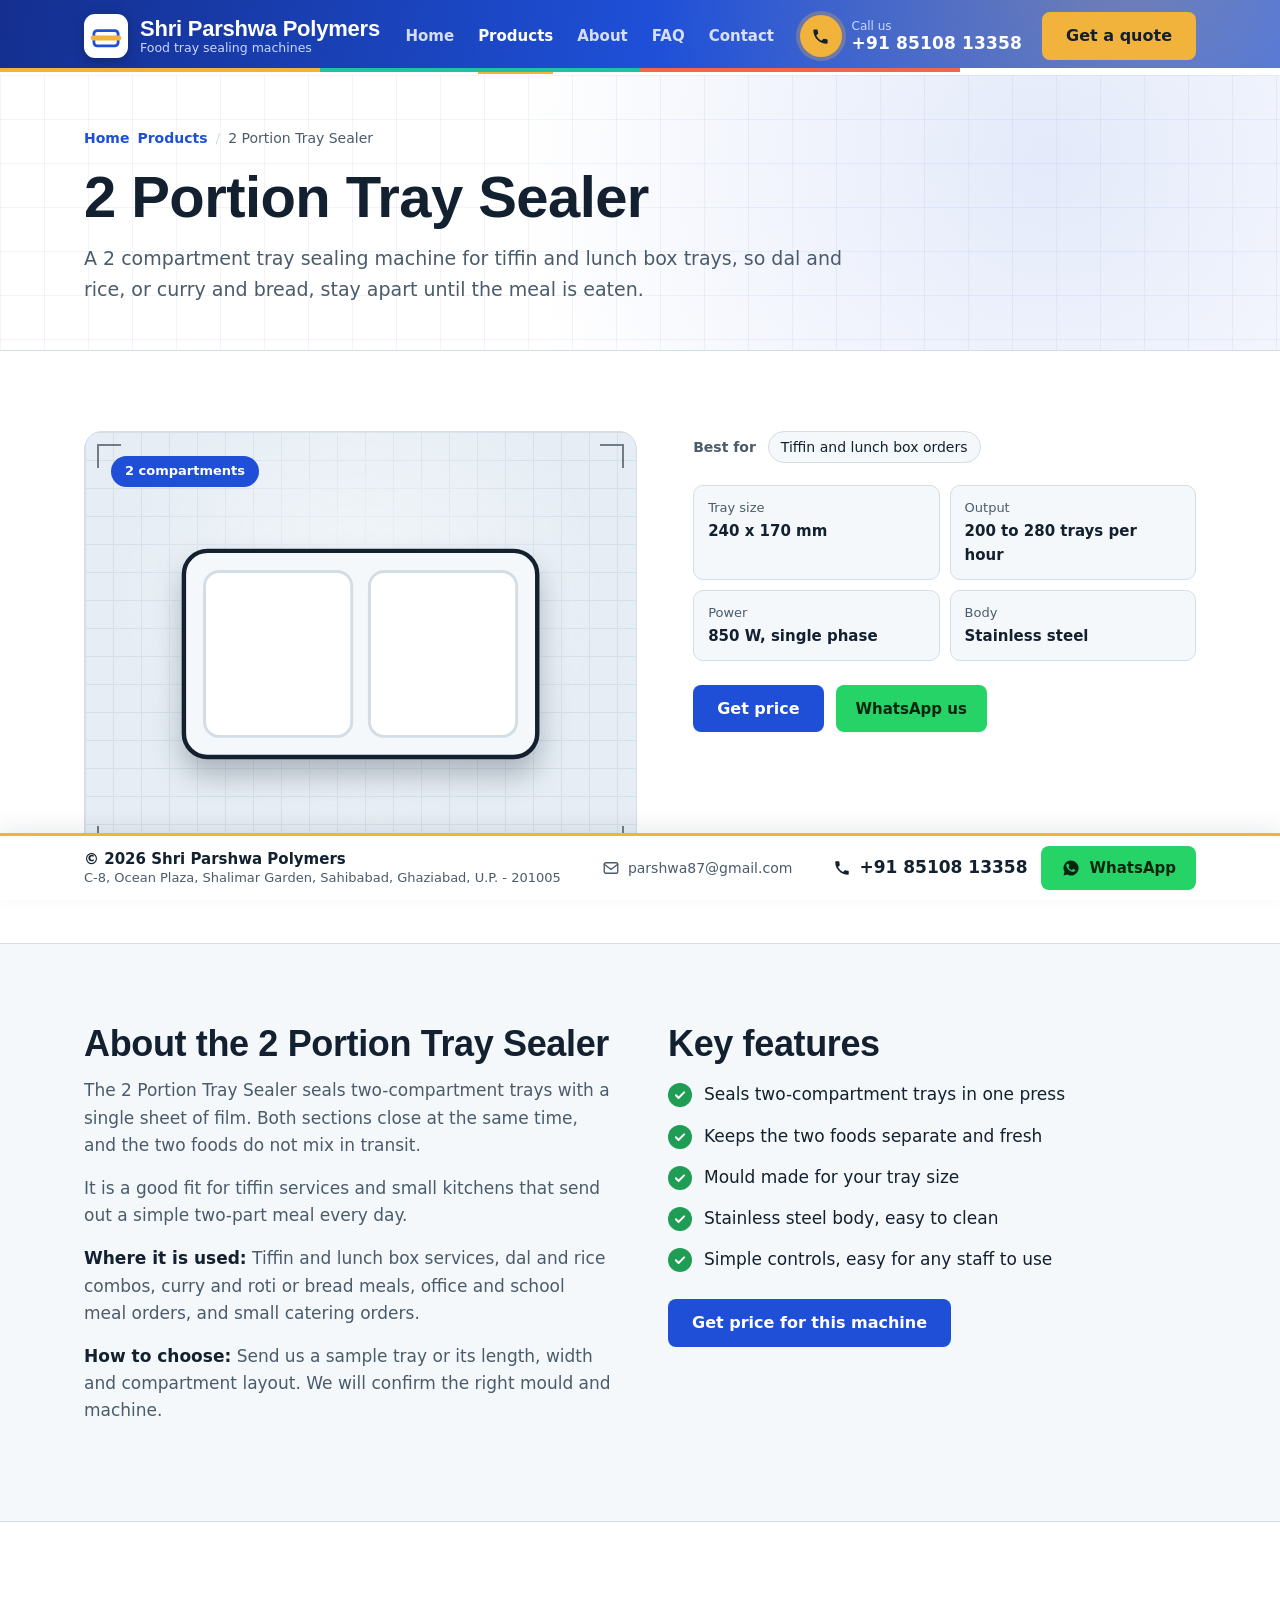
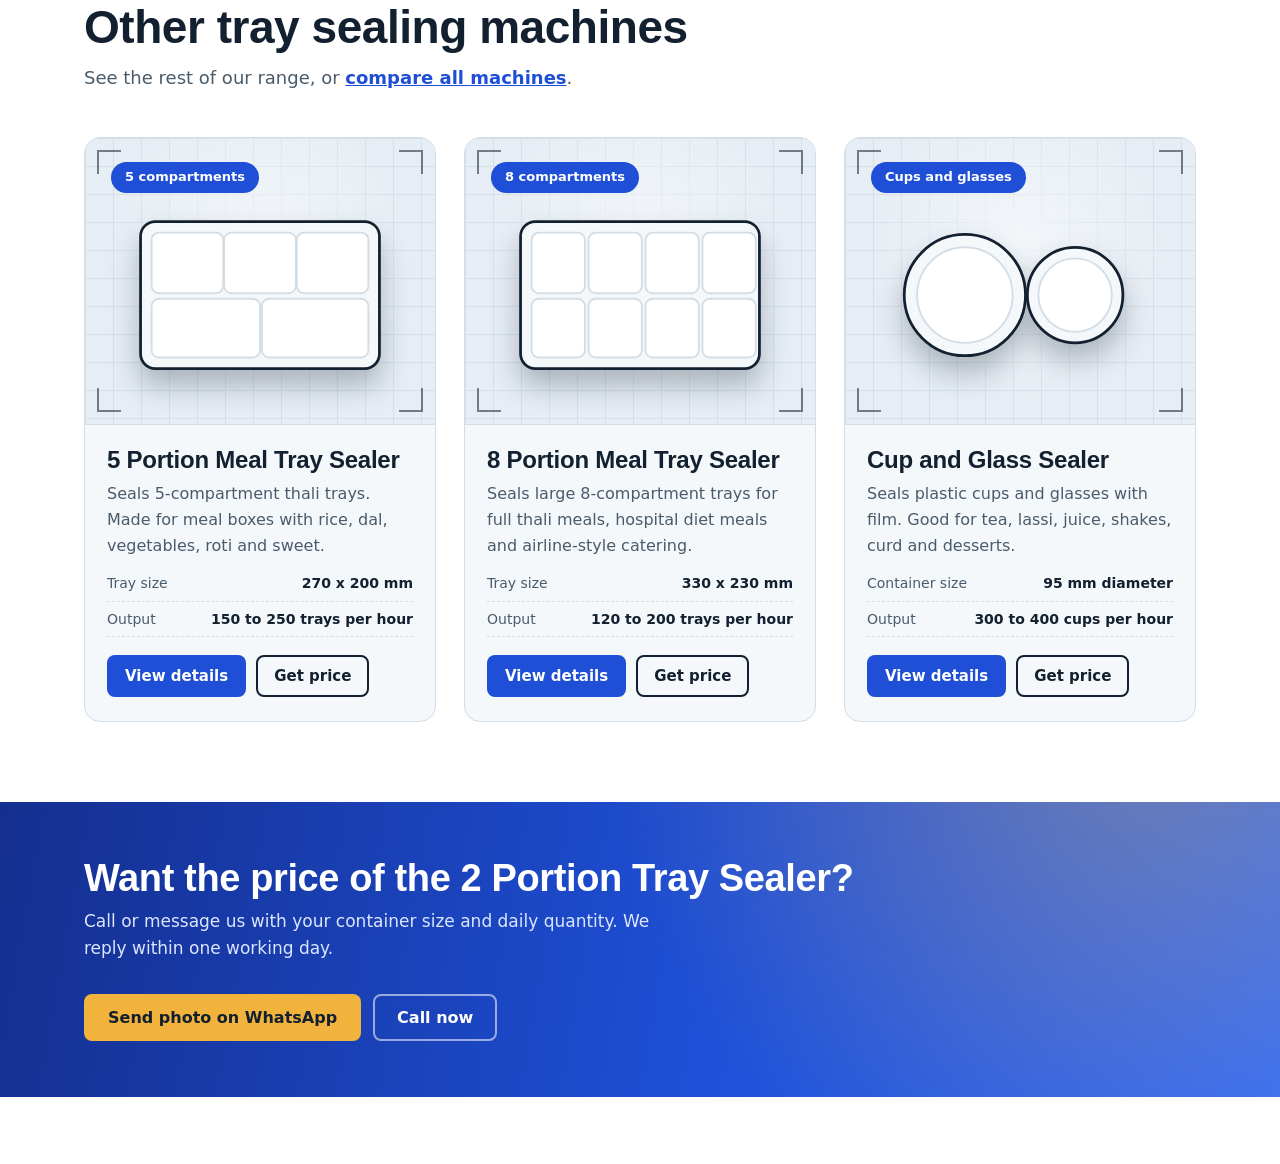
==== 2-portion-tray-sealer.html @ cb54297f "Add files via upload" ====
<!DOCTYPE html>
<html lang="en-IN">
<head>
<meta charset="UTF-8">
<meta name="viewport" content="width=device-width, initial-scale=1">
<title>2 Compartment Tray Sealing Machine | Shri Parshwa Polymers</title>
<meta name="description" content="2 compartment tray sealing machine for tiffin and lunch box trays such as dal and rice. Shri Parshwa Polymers, Ghaziabad. Call 8510813358.">
<meta name="keywords" content="2 compartment tray sealing machine, 2 portion tray sealer, tiffin tray sealing machine, lunch box sealing machine, Ghaziabad">
<meta name="author" content="Shri Parshwa Polymers">
<meta name="robots" content="index, follow, max-image-preview:large">
<meta name="theme-color" content="#1E4FD6">
<meta name="format-detection" content="telephone=yes">
<meta name="geo.region" content="IN-UP">
<meta name="geo.placename" content="Ghaziabad">
<!-- IMPORTANT: https://www.yourwebsite.com ko apne asli domain se replace karein (saare pages, robots.txt aur sitemap.xml mein) -->
<link rel="canonical" href="https://www.yourwebsite.com/2-portion-tray-sealer.html">
<link rel="icon" href="data:image/svg+xml,%3Csvg xmlns='http://www.w3.org/2000/svg' viewBox='0 0 40 40'%3E%3Crect width='40' height='40' rx='10' fill='%231E4FD6'/%3E%3Crect x='9' y='15' width='22' height='14' rx='3' fill='none' stroke='%23fff' stroke-width='2.5'/%3E%3Crect x='6' y='19.5' width='28' height='4.5' rx='2.25' fill='%23F2B33D'/%3E%3C/svg%3E">
<meta property="og:type" content="website">
<meta property="og:site_name" content="Shri Parshwa Polymers">
<meta property="og:locale" content="en_IN">
<meta property="og:title" content="2 Compartment Tray Sealing Machine | Shri Parshwa Polymers">
<meta property="og:description" content="2 compartment tray sealing machine for tiffin and lunch box trays such as dal and rice. Shri Parshwa Polymers, Ghaziabad. Call 8510813358.">
<meta property="og:url" content="https://www.yourwebsite.com/2-portion-tray-sealer.html">
<meta property="og:image" content="https://www.yourwebsite.com/images/og-image.jpg">
<meta property="og:image:alt" content="Disposable food tray sealing machines by Shri Parshwa Polymers">
<meta name="twitter:card" content="summary_large_image">
<meta name="twitter:title" content="2 Compartment Tray Sealing Machine | Shri Parshwa Polymers">
<meta name="twitter:description" content="2 compartment tray sealing machine for tiffin and lunch box trays such as dal and rice. Shri Parshwa Polymers, Ghaziabad. Call 8510813358.">
<meta name="twitter:image" content="https://www.yourwebsite.com/images/og-image.jpg">
<link rel="stylesheet" href="style.css">
<script type="application/ld+json">
{
  "@context": "https://schema.org",
  "@graph": [
    {
      "@type": "BreadcrumbList",
      "itemListElement": [
        {
          "@type": "ListItem",
          "position": 1,
          "name": "Home",
          "item": "https://www.yourwebsite.com/"
        },
        {
          "@type": "ListItem",
          "position": 2,
          "name": "Products",
          "item": "https://www.yourwebsite.com/products.html"
        },
        {
          "@type": "ListItem",
          "position": 3,
          "name": "2 Portion Tray Sealer",
          "item": "https://www.yourwebsite.com/2-portion-tray-sealer.html"
        }
      ]
    },
    {
      "@type": "Product",
      "name": "2 Portion Tray Sealer",
      "description": "A 2 compartment tray sealing machine for tiffin and lunch box trays, so dal and rice, or curry and bread, stay apart until the meal is eaten.",
      "category": "Tray sealing machine",
      "url": "https://www.yourwebsite.com/2-portion-tray-sealer.html",
      "brand": {
        "@type": "Brand",
        "name": "Shri Parshwa Polymers"
      },
      "image": "https://www.yourwebsite.com/images/2-portion-tray-sealer.jpg"
    }
  ]
}
</script>
</head>
<body data-page="products" data-product="p2">

<header id="siteHeader">
  <div class="wrap nav">
    <a class="logo" href="index.html" aria-label="Shri Parshwa Polymers home">
      <svg class="logo-mark" viewBox="0 0 40 40" aria-hidden="true"><rect width="40" height="40" rx="10" fill="#fff"/><rect x="9" y="15" width="22" height="14" rx="3" fill="none" stroke="#1E4FD6" stroke-width="2.5"/><rect x="6" y="19.5" width="28" height="4.5" rx="2.25" fill="#F2B33D"/></svg>
      <span class="logo-text"><span class="logo-name">Shri Parshwa Polymers</span><span class="logo-tag">Food tray sealing machines</span></span>
    </a>
    <nav id="siteNav" aria-label="Main">
      <ul>
        <li><a href="index.html">Home</a></li>
        <li><a href="products.html" class="active" aria-current="page">Products</a></li>
        <li><a href="about.html">About</a></li>
        <li><a href="faq.html">FAQ</a></li>
        <li><a href="contact.html">Contact</a></li>
      </ul>
    </nav>
    <div class="nav-right">
      <a class="call" href="tel:+918510813358" target="_top" aria-label="Call +91 85108 13358">
        <span class="call-icon"><svg viewBox="0 0 24 24" aria-hidden="true"><path d="M6.6 10.8a15.1 15.1 0 0 0 6.6 6.6l2.2-2.2a1 1 0 0 1 1-.25 11.4 11.4 0 0 0 3.6.57 1 1 0 0 1 1 1V20a1 1 0 0 1-1 1A17 17 0 0 1 3 4a1 1 0 0 1 1-1h3.5a1 1 0 0 1 1 1c0 1.25.2 2.45.57 3.57a1 1 0 0 1-.25 1z"/></svg></span>
        <span class="call-text"><small>Call us</small><b>+91 85108 13358</b></span>
      </a>
      <a class="btn amber" href="contact.html">Get a quote</a>
      <button class="menu-btn" id="menuBtn" type="button" aria-label="Menu" aria-expanded="false" aria-controls="siteNav">
        <svg class="bars" viewBox="0 0 24 24" aria-hidden="true"><path d="M4 7h16M4 12h16M4 17h16"/></svg>
        <svg class="x" viewBox="0 0 24 24" aria-hidden="true"><path d="M6 6l12 12M18 6L6 18"/></svg>
      </button>
    </div>
  </div>
</header>

<main id="top">
  <div class="page-hero">
    <div class="wrap">
      <div class="crumbs" role="navigation" aria-label="Breadcrumb"><a href="index.html">Home</a><a href="products.html">Products</a><span aria-current="page">2 Portion Tray Sealer</span></div>
      <h1>2 Portion Tray Sealer</h1>
      <p class="lead">A 2 compartment tray sealing machine for tiffin and lunch box trays, so dal and rice, or curry and bread, stay apart until the meal is eaten.</p>
    </div>
  </div>

  <section>
    <div class="wrap">
      <div class="detail">
        <div id="detailMedia"></div>
        <div id="detailInfo"></div>
      </div>
    </div>
  </section>

  <section class="alt">
    <div class="wrap two-col">
      <div class="prose">
        <h2>About the 2 Portion Tray Sealer</h2>
        <p>The 2 Portion Tray Sealer seals two-compartment trays with a single sheet of film. Both sections close at the same time, and the two foods do not mix in transit.</p>
        <p>It is a good fit for tiffin services and small kitchens that send out a simple two-part meal every day.</p>
        <p><strong style="color:var(--ink)">Where it is used:</strong> Tiffin and lunch box services, dal and rice combos, curry and roti or bread meals, office and school meal orders, and small catering orders.</p>
        <p><strong style="color:var(--ink)">How to choose:</strong> Send us a sample tray or its length, width and compartment layout. We will confirm the right mould and machine.</p>
      </div>
      <div>
        <h2 style="font-size:clamp(26px,3vw,36px);margin-bottom:18px">Key features</h2>
        <ul class="ticks">
          <li>Seals two-compartment trays in one press</li>
          <li>Keeps the two foods separate and fresh</li>
          <li>Mould made for your tray size</li>
          <li>Stainless steel body, easy to clean</li>
          <li>Simple controls, easy for any staff to use</li>
        </ul>
        <p style="margin-top:26px"><a class="btn" href="contact.html?product=2%20Portion%20Tray%20Sealer">Get price for this machine</a></p>
      </div>
    </div>
  </section>

  <section>
    <div class="wrap">
      <div class="section-head">
        <h2>Other tray sealing machines</h2>
        <p>See the rest of our range, or <a href="products.html" style="color:var(--accent);font-weight:600">compare all machines</a>.</p>
      </div>
      <div class="cards" id="relatedCards"></div>
    </div>
  </section>

  <div class="band">
    <div class="wrap">
      <div>
        <h2>Want the price of the 2 Portion Tray Sealer?</h2>
        <p>Call or message us with your container size and daily quantity. We reply within one working day.</p>
      </div>
      <div class="actions">
        <a class="btn amber" href="https://wa.me/918510813358" target="_blank" rel="noopener">Send photo on WhatsApp</a>
        <a class="btn light" href="tel:+918510813358" target="_top">Call now</a>
      </div>
    </div>
  </div>
</main>

<footer>
  <div class="wrap foot">
    <div class="foot-info">
      <b>&copy; 2026 Shri Parshwa Polymers</b>
      <span>C-8, Ocean Plaza, Shalimar Garden, Sahibabad, Ghaziabad, U.P. - 201005</span>
    </div>
    <a class="foot-mail" href="mailto:parshwa87@gmail.com"><svg viewBox="0 0 24 24" aria-hidden="true" style="fill:none;stroke:currentColor;stroke-width:1.8;stroke-linecap:round;stroke-linejoin:round"><rect x="3" y="5" width="18" height="14" rx="2"/><path d="M3 7l9 7 9-7"/></svg>parshwa87@gmail.com</a>
    <div class="foot-actions">
      <a class="phone" href="tel:+918510813358" target="_top" aria-label="Call +91 85108 13358"><svg viewBox="0 0 24 24" aria-hidden="true"><path d="M6.6 10.8a15.1 15.1 0 0 0 6.6 6.6l2.2-2.2a1 1 0 0 1 1-.25 11.4 11.4 0 0 0 3.6.57 1 1 0 0 1 1 1V20a1 1 0 0 1-1 1A17 17 0 0 1 3 4a1 1 0 0 1 1-1h3.5a1 1 0 0 1 1 1c0 1.25.2 2.45.57 3.57a1 1 0 0 1-.25 1z"/></svg>+91 85108 13358</a>
      <a class="btn wa" href="https://wa.me/918510813358" target="_blank" rel="noopener"><svg viewBox="0 0 24 24" aria-hidden="true"><path d="M12 3a9 9 0 0 0-7.8 13.5L3 21l4.6-1.2A9 9 0 1 0 12 3zm4.6 12.3c-.2.6-1.2 1.1-1.7 1.2-.4.1-1 .1-1.6-.1-.4-.1-.9-.3-1.5-.6-2.6-1.1-4.3-3.8-4.4-4-.1-.2-1-1.3-1-2.5s.6-1.8.9-2c.2-.2.5-.3.7-.3h.5c.2 0 .4 0 .6.5l.8 1.9c.1.1.1.3 0 .5l-.3.4-.4.4c-.1.2-.3.3-.1.6.2.3.7 1.2 1.5 1.9 1 .9 1.9 1.2 2.2 1.3.3.1.4.1.6-.1l.8-1c.2-.2.4-.2.6-.1l1.8.9c.3.1.5.2.5.3.1.2.1.7-.1 1.3z"/></svg>WhatsApp</a>
    </div>
  </div>
</footer>

<div class="toast" id="toast" role="status" hidden></div>
<div class="lightbox" id="lightbox" hidden><button type="button" aria-label="Close photo">&times;</button><img id="lbImg" alt=""></div>

<script src="site.js"></script>
</body>
</html>
---- style.css ----
:root{
  --bg:#FFFFFF;
  --surface:#F5F8FB;
  --panel:#E6EDF4;
  --grid:#D5DFE8;
  --ink:#12202F;
  --muted:#4A5B6B;
  --line:#D3DDE6;
  --accent:#1E4FD6;
  --accent-ink:#FFFFFF;
  --film:#F2B33D;
  --shadow:0 10px 30px rgba(18,32,47,.10);
  color-scheme:light;
}
*{box-sizing:border-box;margin:0;padding:0}
html{scroll-behavior:smooth;scroll-padding-top:88px}
body{
  font-family:system-ui,-apple-system,"Segoe UI",Roboto,"Helvetica Neue",Arial,sans-serif;
  background:var(--bg);color:var(--ink);line-height:1.6;font-size:17px;
  padding-top:75px;padding-bottom:67px;
}
h1,h2,h3{
  font-family:Bahnschrift,"Franklin Gothic Medium","Arial Narrow","Roboto Condensed",sans-serif;
  font-weight:700;letter-spacing:-.01em;line-height:1.1;
}
a{color:inherit}
:focus-visible{outline:3px solid var(--accent);outline-offset:3px;border-radius:4px}
.wrap{max-width:1160px;margin:0 auto;padding:0 24px}

/* Buttons */
.btn{
  display:inline-flex;align-items:center;justify-content:center;gap:8px;
  background:var(--accent);color:var(--accent-ink);border:2px solid transparent;cursor:pointer;
  padding:12px 22px;border-radius:8px;font:600 16px/1.2 system-ui,sans-serif;text-decoration:none;
  transition:transform .15s ease,filter .15s ease,background .15s ease;
}
.btn:hover{filter:brightness(1.1);transform:translateY(-1px)}
.btn.ghost{background:transparent;color:var(--ink);border-color:var(--ink)}
.btn.ghost:hover{background:var(--ink);color:var(--bg);filter:none}
.btn.amber{background:var(--film);color:#12202F}
.btn.light{background:transparent;color:#fff;border-color:rgba(255,255,255,.55)}
.btn.light:hover{background:#fff;color:#12202F;filter:none}
.btn svg{width:18px;height:18px;fill:currentColor;flex:none}

/* Header */
header{
  position:fixed;top:0;left:0;right:0;z-index:20;color:#fff;
  background:
    radial-gradient(circle at 88% -40%,rgba(242,179,61,.35) 0,transparent 42%),
    linear-gradient(100deg,#142F8F 0%,#1E4FD6 50%,#2F6BFF 100%);
  transition:box-shadow .2s ease;
}
header.scrolled{box-shadow:0 8px 26px rgba(10,25,80,.35)}
header::after{
  content:"";position:absolute;left:0;right:0;bottom:0;height:4px;
  background:linear-gradient(90deg,#F2B33D 0 25%,#22C1A5 25% 50%,#F2674A 50% 75%,#FFFFFF 75% 100%);
}
header :focus-visible{outline-color:#fff}
.nav{display:flex;align-items:center;justify-content:space-between;height:72px;gap:20px}
.logo{display:flex;align-items:center;gap:12px;text-decoration:none;white-space:nowrap;color:#fff}
.logo-mark{width:44px;height:44px;flex:none;filter:drop-shadow(0 3px 6px rgba(0,0,0,.25))}
.logo-text{display:grid;line-height:1.15}
.logo-name{font-family:Bahnschrift,"Franklin Gothic Medium","Arial Narrow",sans-serif;font-weight:700;font-size:22px;letter-spacing:-.01em}
.logo-tag{font-size:12.5px;color:#C9D8FF;font-weight:500}
nav ul{list-style:none;display:flex;gap:30px;font-size:15px;font-weight:600}
nav a{text-decoration:none;color:rgba(255,255,255,.82);padding:26px 0 22px;border-bottom:4px solid transparent;display:block;transition:color .15s ease,border-color .15s ease}
nav a:hover{color:#fff;border-bottom-color:rgba(255,255,255,.45)}
nav a.active{color:#fff;border-bottom-color:var(--film)}
.nav-right{display:flex;align-items:center;gap:20px;flex:none}
.call{display:flex;align-items:center;gap:10px;text-decoration:none;white-space:nowrap;color:#fff;flex:none}
.call-icon{width:42px;height:42px;border-radius:50%;background:var(--film);color:#12202F;display:grid;place-items:center;flex:none;box-shadow:0 0 0 4px rgba(242,179,61,.28)}
.call-icon svg{width:19px;height:19px;fill:currentColor}
.call-text{display:grid;line-height:1.2}
.call-text small{font-size:12px;color:#C9D8FF;font-weight:500}
.call-text b{font-size:17px;letter-spacing:.01em}
.call:hover .call-text b{color:var(--film)}
.phone{display:inline-flex;align-items:center;gap:8px;font-weight:700;text-decoration:none;white-space:nowrap;color:var(--ink)}
.phone svg{width:18px;height:18px;flex:none;fill:currentColor}
.phone:hover{color:var(--accent)}

/* Hero */
.hero{
  background:
    radial-gradient(circle at 76% 42%,rgba(30,79,214,.12) 0,transparent 52%),
    linear-gradient(rgba(30,79,214,.06) 1px,transparent 1px) 0 0/44px 44px,
    linear-gradient(90deg,rgba(30,79,214,.06) 1px,transparent 1px) 0 0/44px 44px,
    #FFFFFF;
  color:var(--ink);padding:72px 0 0;overflow:hidden;
}
.hero .wrap{display:grid;grid-template-columns:1.05fr 1fr;gap:40px;align-items:center}
.hero h1{font-size:clamp(40px,5.6vw,68px);margin-bottom:20px}
.hero p.lead{font-size:19px;color:var(--muted);max-width:30em;margin-bottom:30px}
.hero .actions{display:flex;gap:12px;flex-wrap:wrap}
.machine{width:100%;height:auto;display:block}
.head-g{animation:press 2.8s ease-in-out .5s both}
@keyframes press{0%{transform:translateY(-36px)}42%{transform:translateY(0)}62%{transform:translateY(0)}100%{transform:translateY(-36px)}}
.film-line{animation:seal 2.8s ease-in-out .5s both}
@keyframes seal{0%{stroke:#8FA3B5}45%{stroke:#8FA3B5}60%{stroke:#F2B33D}100%{stroke:#F2B33D}}
.glow{animation:glow 2.8s ease-in-out .5s both}
@keyframes glow{0%,40%{opacity:0}55%{opacity:.9}100%{opacity:0}}

/* Machine finder strip */
.finder{margin-top:48px;border-top:1px solid var(--line);background:var(--surface)}
.finder .wrap{display:flex;align-items:center;gap:20px;padding-top:18px;padding-bottom:18px;grid-template-columns:none}
.finder-title{font-weight:600;color:var(--muted);font-size:15px;white-space:nowrap}
.chips{display:flex;gap:10px;overflow-x:auto;padding:4px 2px;scrollbar-width:thin}
.chip{
  display:flex;align-items:center;gap:10px;flex:none;text-decoration:none;color:var(--ink);background:#fff;
  border:1px solid var(--line);border-radius:999px;padding:6px 16px 6px 8px;font-size:14px;font-weight:500;
  transition:background .15s ease,border-color .15s ease;
}
.chip:hover{border-color:var(--accent);box-shadow:0 4px 12px rgba(30,79,214,.15)}
.chip svg{width:40px;height:28px;background:var(--panel);border-radius:999px;padding:3px}

/* Facts strip */
.facts{background:var(--surface);border-bottom:1px solid var(--line)}
.facts .wrap{display:grid;grid-template-columns:repeat(4,1fr);gap:0}
.fact{padding:22px 24px;border-left:1px solid var(--line)}
.fact:first-child{border-left:0;padding-left:0}
.fact b{display:block;font-family:Bahnschrift,"Franklin Gothic Medium","Arial Narrow",sans-serif;font-size:22px;line-height:1.2}
.fact span{color:var(--muted);font-size:14px}

/* Sections */
section{padding:80px 0}
.section-head{max-width:38em;margin-bottom:44px}
.section-head h2{font-size:clamp(30px,4vw,46px);margin-bottom:12px}
.section-head p{color:var(--muted);font-size:18px}

/* Products */
.product{
  display:grid;grid-template-columns:minmax(0,1.12fr) minmax(0,1fr);gap:56px;align-items:center;
  padding:48px 0;border-top:1px solid var(--line);
}
.product:nth-child(even) .media{order:2}
.media{min-width:0}
.art{
  position:relative;border-radius:18px;padding:60px 40px 46px;
  background:
    radial-gradient(ellipse at 50% 38%,color-mix(in srgb,var(--surface) 85%,transparent) 0,transparent 62%),
    linear-gradient(var(--grid) 1px,transparent 1px) 0 0/28px 28px,
    linear-gradient(90deg,var(--grid) 1px,transparent 1px) 0 0/28px 28px,
    var(--panel);
  border:1px solid var(--line);
}
.art::before{
  content:"";position:absolute;inset:12px;pointer-events:none;opacity:.55;
  background:
    linear-gradient(var(--ink),var(--ink)) top left/24px 2px no-repeat,
    linear-gradient(var(--ink),var(--ink)) top left/2px 24px no-repeat,
    linear-gradient(var(--ink),var(--ink)) top right/24px 2px no-repeat,
    linear-gradient(var(--ink),var(--ink)) top right/2px 24px no-repeat,
    linear-gradient(var(--ink),var(--ink)) bottom left/24px 2px no-repeat,
    linear-gradient(var(--ink),var(--ink)) bottom left/2px 24px no-repeat,
    linear-gradient(var(--ink),var(--ink)) bottom right/24px 2px no-repeat,
    linear-gradient(var(--ink),var(--ink)) bottom right/2px 24px no-repeat;
}
.art svg{width:100%;height:auto;display:block;filter:drop-shadow(0 16px 14px rgba(18,32,47,.28))}
.tag{
  position:absolute;top:24px;left:26px;z-index:1;background:var(--accent);color:var(--accent-ink);
  font-size:13px;font-weight:600;padding:5px 14px;border-radius:999px;
}
.art.has-photo{padding:0;border:0;background:var(--surface);overflow:hidden;box-shadow:14px 14px 0 var(--film);cursor:zoom-in}
.art.has-photo::before{display:none}
.art.has-photo .tag{top:16px;left:16px}
.art img{width:100%;aspect-ratio:4/3;object-fit:cover;display:block;transition:transform .5s ease}
.art.has-photo:hover img{transform:scale(1.05)}
.thumbs{display:flex;gap:10px;margin-top:26px;flex-wrap:wrap}
.thumb{width:76px;height:58px;border-radius:8px;overflow:hidden;border:2px solid var(--line);padding:0;background:var(--surface);cursor:pointer}
.thumb img{width:100%;height:100%;object-fit:cover;display:block}
.thumb.on{border-color:var(--accent)}
.thumb:hover{border-color:var(--film)}
.uses{display:flex;flex-wrap:wrap;gap:8px;align-items:center;margin-bottom:22px;font-size:14px}
.uses span{color:var(--muted);font-weight:600;margin-right:4px}
.uses em{font-style:normal;background:var(--surface);border:1px solid var(--line);border-radius:999px;padding:4px 12px;font-weight:500}
.lightbox{position:fixed;inset:0;z-index:50;background:rgba(255,255,255,.97);display:grid;place-items:center;padding:24px;cursor:zoom-out}
.lightbox img{max-width:94vw;max-height:88vh;border-radius:10px;display:block;box-shadow:var(--shadow)}
.lightbox button{position:absolute;top:16px;right:20px;background:none;border:0;color:var(--ink);font-size:40px;line-height:1;cursor:pointer}
.product h3{font-size:clamp(28px,3vw,38px);margin-bottom:10px}
.product p{color:var(--muted);margin-bottom:22px;max-width:34em}
dl.specs{display:grid;grid-template-columns:1fr 1fr;gap:10px;margin-bottom:24px}
dl.specs>div{background:var(--surface);border:1px solid var(--line);border-radius:10px;padding:12px 14px}
dl.specs dt{color:var(--muted);font-size:13px}
dl.specs dd{font-weight:700;font-size:15px}
.product .actions{display:flex;gap:12px;flex-wrap:wrap}

/* Compare */
.compare{background:var(--surface);border-top:1px solid var(--line);border-bottom:1px solid var(--line)}
.table-scroll{overflow-x:auto;border:1px solid var(--line);border-radius:12px}
table{border-collapse:collapse;width:100%;min-width:680px;font-size:15px}
th,td{text-align:left;padding:16px 20px;border-bottom:1px solid var(--line)}
th{font-weight:700;background:var(--panel)}
tbody tr:nth-child(even){background:color-mix(in srgb,var(--panel) 35%,transparent)}
tbody tr:hover{background:color-mix(in srgb,var(--film) 18%,transparent)}
tr:last-child td{border-bottom:0}

/* Why */
.points{display:grid;grid-template-columns:repeat(3,1fr);gap:28px}
.point{background:var(--surface);border:1px solid var(--line);border-radius:14px;padding:30px 28px;border-top:4px solid var(--film)}
.point svg{width:38px;height:38px;stroke:var(--accent);fill:none;stroke-width:1.8;stroke-linecap:round;stroke-linejoin:round;margin-bottom:16px}
.point h3{font-size:23px;margin-bottom:8px}
.point p{color:var(--muted);font-size:16px}

/* SEO text + FAQ */
.seo{background:var(--surface);border-top:1px solid var(--line);border-bottom:1px solid var(--line)}
.seo .wrap{display:grid;grid-template-columns:1.4fr 1fr;gap:56px;align-items:start}
.seo h2{font-size:clamp(28px,3.6vw,42px);margin-bottom:20px}
.seo p{color:var(--muted);margin-bottom:16px;max-width:40em}
.seo p strong{color:var(--ink)}
.seo-links{background:var(--bg);border:1px solid var(--line);border-radius:14px;padding:26px 28px;border-top:4px solid var(--film)}
.seo-links h3{font-size:22px;margin-bottom:12px}
.seo-links ul{list-style:none;display:grid;gap:4px}
.seo-links a{display:block;padding:9px 0;border-bottom:1px solid var(--line);text-decoration:none;font-weight:600}
.seo-links li:last-child a{border-bottom:0}
.seo-links a:hover{color:var(--accent)}
.faq .list{max-width:820px}
details{background:var(--surface);border:1px solid var(--line);border-radius:12px;margin-bottom:12px}
summary{list-style:none;cursor:pointer;padding:18px 22px;font-weight:700;display:flex;justify-content:space-between;align-items:center;gap:16px}
summary::-webkit-details-marker{display:none}
summary::after{content:"+";font-size:26px;line-height:1;color:var(--accent);flex:none}
details[open] summary::after{content:"\2212"}
details[open]{border-color:var(--accent)}
details p{padding:0 22px 20px;color:var(--muted);max-width:42em}

/* CTA band */
.band{background:radial-gradient(circle at 90% -30%,rgba(242,179,61,.35) 0,transparent 45%),linear-gradient(100deg,#142F8F 0%,#1E4FD6 55%,#2F6BFF 100%);color:#fff;padding:56px 0}
.band .wrap{display:flex;align-items:center;justify-content:space-between;gap:32px;flex-wrap:wrap}
.band h2{font-size:clamp(26px,3.4vw,38px);margin-bottom:8px}
.band p{color:#DCE6FF;max-width:34em}
.band .actions{display:flex;gap:12px;flex-wrap:wrap}

/* Contact */
.contact .wrap{display:grid;grid-template-columns:1fr 1.15fr;gap:56px;align-items:start}
.contact h2{font-size:clamp(30px,4vw,46px);margin-bottom:14px}
.contact p{color:var(--muted);margin-bottom:22px}
.info{display:grid;gap:16px}
.info div{display:flex;gap:14px;align-items:flex-start}
.info svg{width:22px;height:22px;flex:none;margin-top:3px;stroke:var(--accent);fill:none;stroke-width:1.8;stroke-linecap:round;stroke-linejoin:round}
.info b{display:block}
.info a{text-decoration:none}
.info a:hover{color:var(--accent)}
form{display:grid;gap:16px;background:var(--surface);border:1px solid var(--line);border-radius:16px;padding:32px;box-shadow:var(--shadow)}
label{display:grid;gap:6px;font-weight:600;font-size:15px}
input,select,textarea{
  font:inherit;font-weight:400;color:var(--ink);background:var(--bg);
  border:1.5px solid var(--line);border-radius:8px;padding:12px 14px;width:100%;
}
input:focus,select:focus,textarea:focus{border-color:var(--accent);outline:none;box-shadow:0 0 0 3px color-mix(in srgb,var(--accent) 25%,transparent)}
textarea{min-height:110px;resize:vertical}
.row{display:grid;grid-template-columns:1fr 1fr;gap:16px}
.ok{display:none;padding:14px 16px;border-left:4px solid var(--accent);background:var(--panel);border-radius:4px}
.ok.show{display:block}
.ok.err{border-left-color:#D93A2B}
.btn:disabled{opacity:.65;cursor:wait;transform:none}
[hidden]{display:none !important}
.toast{position:fixed;left:50%;bottom:80px;transform:translateX(-50%);z-index:40;background:var(--ink);color:var(--bg);padding:12px 20px;border-radius:10px;font-size:15px;font-weight:600;box-shadow:var(--shadow);max-width:90vw;text-align:center}
.thanks{background:var(--surface);border:1px solid var(--line);border-radius:16px;padding:40px 32px;box-shadow:var(--shadow);text-align:center;border-top:5px solid var(--film)}
.thanks-icon{width:68px;height:68px;border-radius:50%;background:#1F9D55;display:grid;place-items:center;margin:0 auto 20px}
.thanks-icon svg{width:34px;height:34px;fill:none;stroke:#fff;stroke-width:3;stroke-linecap:round;stroke-linejoin:round}
.thanks h3{font-size:clamp(28px,3.4vw,36px);margin-bottom:14px}
.thanks p{color:var(--muted);margin:0 auto 14px;max-width:30em}
.thanks p b,.thanks p a{color:var(--ink)}
.thanks-actions{display:flex;gap:12px;justify-content:center;flex-wrap:wrap;margin-top:22px}

/* Footer */
footer{
  position:fixed;bottom:0;left:0;right:0;z-index:20;
  background:#FFFFFF;color:var(--muted);font-size:14px;border-top:3px solid var(--film);box-shadow:0 -6px 20px rgba(18,32,47,.08);
}
.foot{display:flex;align-items:center;justify-content:space-between;gap:24px;height:64px}
.foot-info{display:grid;line-height:1.35;min-width:0}
.foot-info b{color:var(--ink);font-size:15px}
.foot-info span{font-size:13px;color:var(--muted);white-space:nowrap;overflow:hidden;text-overflow:ellipsis}
.foot-mail{display:inline-flex;align-items:center;gap:8px;color:var(--muted);text-decoration:none;white-space:nowrap}
.foot-mail svg{width:18px;height:18px;flex:none}
.foot-mail:hover{color:var(--accent)}
.foot-actions{display:flex;align-items:center;gap:14px}
footer .phone{color:var(--ink);font-size:17px}
footer .phone:hover{color:var(--accent)}
.btn.wa{background:#25D366;color:#08260F;padding:10px 18px;font-size:15px}
.btn.wa svg{width:20px;height:20px}

@media (max-width:1100px){
  .nav .btn{display:none}
  .logo-tag{display:none}
  nav ul{gap:22px}
}
@media (max-width:900px){
  nav ul{display:none}
  .nav .btn{display:none}
  .logo-tag{display:none}
  .logo-name{font-size:19px}
  .foot-mail{display:none}
  .hero .wrap,.product,.contact .wrap{grid-template-columns:1fr}
  .product:nth-child(even) .media{order:0}
  .points{grid-template-columns:1fr}
  .seo .wrap{grid-template-columns:1fr;gap:32px}
  .facts .wrap{grid-template-columns:1fr 1fr}
  .fact{border-left:0;padding-left:0;border-top:1px solid var(--line)}
  .fact:nth-child(-n+2){border-top:0}
  .row{grid-template-columns:1fr}
  .hero{padding-top:40px}
  .art{padding:56px 24px 36px}
  .finder-title{display:none}
  section{padding:52px 0}
  form{padding:22px}
}
@media (max-width:520px){
  .wrap{padding:0 16px}
  .nav{height:64px}
  body{padding-top:67px;padding-bottom:62px}
  .logo-mark{display:none}
  .nav{gap:12px}
  .logo{white-space:normal;min-width:0}
  .logo-name{font-size:15px;line-height:1.1}
  .call-icon{width:34px;height:34px}
  .call-icon svg{width:16px;height:16px}
  .call-text small{display:none}
  .call-text b{font-size:15px;white-space:nowrap}
  .foot{height:58px}
  .foot-info{display:none}
  .foot-actions{width:100%;justify-content:space-between}
  footer .phone{font-size:16px}
  .btn.wa{padding:9px 16px;font-size:14px}
  dl.specs{grid-template-columns:1fr 1fr}
}
@media (prefers-reduced-motion:reduce){
  html{scroll-behavior:auto}
  .head-g,.film-line,.glow{animation:none}
  .film-line{stroke:#F2B33D}
  .btn,.chip,.art img{transition:none}
  .art.has-photo:hover img{transform:none}
}

/* ===================== Multi-page additions ===================== */
/* Mobile menu */
.menu-btn{display:none;width:42px;height:42px;border:0;border-radius:8px;background:rgba(255,255,255,.18);color:#fff;cursor:pointer;place-items:center;flex:none}
.menu-btn svg{width:24px;height:24px;stroke:#fff;fill:none;stroke-width:2.2;stroke-linecap:round}
.menu-btn .x{display:none}
header.open .menu-btn .bars{display:none}
header.open .menu-btn .x{display:block}
nav ul{gap:24px}
.nav{gap:16px}
@media (max-width:900px){
  .menu-btn{display:grid}
  header nav{position:fixed;top:72px;left:0;right:0;background:#fff;border-bottom:3px solid var(--film);box-shadow:0 14px 24px rgba(18,32,47,.18);opacity:0;visibility:hidden;transform:translateY(-8px);transition:opacity .18s ease,transform .18s ease,visibility .18s}
  header.open nav{opacity:1;visibility:visible;transform:none}
  header nav ul{display:grid !important;gap:0;padding:6px 24px 14px}
  header nav a{color:var(--ink);padding:15px 0;border-bottom:1px solid var(--line);font-size:17px}
  header nav li:last-child a{border-bottom:0}
  header nav a:hover{color:var(--accent);border-bottom-color:var(--line)}
  header nav a.active{color:var(--accent);border-bottom-color:var(--line)}
  .nav-right{gap:10px}
  .call-text small{display:none}
  .call-text b{font-size:15px}
  .call-icon{width:36px;height:36px}
}
@media (max-width:520px){
  header nav{top:64px}
  .menu-btn{width:38px;height:38px}
  .logo-name{font-size:14px}
  .call-icon{width:32px;height:32px}
  .call-icon svg{width:15px;height:15px}
  .call-text b{font-size:14px}
  .nav-right{gap:8px}
}

/* Inner page banner */
.page-hero{
  background:
    radial-gradient(circle at 82% 30%,rgba(30,79,214,.12) 0,transparent 50%),
    linear-gradient(rgba(30,79,214,.06) 1px,transparent 1px) 0 0/44px 44px,
    linear-gradient(90deg,rgba(30,79,214,.06) 1px,transparent 1px) 0 0/44px 44px,#fff;
  border-bottom:1px solid var(--line);padding:52px 0 46px;
}
.crumbs{display:flex;flex-wrap:wrap;gap:8px;font-size:14px;color:var(--muted);margin-bottom:16px}
.crumbs a{color:var(--accent);text-decoration:none;font-weight:600}
.crumbs a:hover{text-decoration:underline}
.crumbs span+span::before,.crumbs a+span::before{content:"/";margin-right:8px;color:var(--line)}
.page-hero h1{font-size:clamp(34px,5vw,58px);margin-bottom:14px}
.page-hero p.lead{color:var(--muted);font-size:19px;max-width:40em}

/* Product cards */
.cards{display:grid;grid-template-columns:repeat(3,1fr);gap:28px}
.pcard{background:var(--surface);border:1px solid var(--line);border-radius:16px;overflow:hidden;display:flex;flex-direction:column}
.pcard-media{display:block;text-decoration:none}
.pcard .art{border-radius:0;border-width:0 0 1px;padding:56px 28px 28px}
.pcard .art.has-photo{box-shadow:none;cursor:pointer;padding:0}
.pcard-body{padding:22px 22px 24px;display:flex;flex-direction:column;flex:1}
.pcard h3{font-size:24px;margin-bottom:8px}
.pcard h3 a{text-decoration:none}
.pcard h3 a:hover{color:var(--accent)}
.pcard p{color:var(--muted);font-size:16px;margin-bottom:14px}
.pcard .mini{list-style:none;display:grid;gap:6px;margin:0 0 18px;font-size:14px}
.pcard .mini li{display:flex;justify-content:space-between;gap:12px;border-bottom:1px dashed var(--line);padding-bottom:6px}
.pcard .mini span{color:var(--muted)}
.pcard .actions{margin-top:auto;display:flex;gap:10px;flex-wrap:wrap}
.pcard .actions .btn{padding:10px 16px;font-size:15px}

/* Machine detail page */
.detail{display:grid;grid-template-columns:minmax(0,1.1fr) minmax(0,1fr);gap:56px;align-items:start}
.detail .actions{display:flex;gap:12px;flex-wrap:wrap}
.prose{max-width:46em}
.prose h2{font-size:clamp(26px,3vw,36px);margin-bottom:14px}
.prose p{color:var(--muted);margin-bottom:16px}
.two-col{display:grid;grid-template-columns:1fr 1fr;gap:56px;align-items:start}
.ticks{list-style:none;display:grid;gap:14px}
.ticks li{position:relative;padding-left:36px;color:var(--ink)}
.ticks li::before{content:"";position:absolute;left:0;top:2px;width:24px;height:24px;border-radius:50%;
  background:#1F9D55 url("data:image/svg+xml,%3Csvg xmlns='http://www.w3.org/2000/svg' viewBox='0 0 24 24' fill='none' stroke='white' stroke-width='3.5' stroke-linecap='round' stroke-linejoin='round'%3E%3Cpath d='M5 12.5l4.5 4.5L19 7.5'/%3E%3C/svg%3E") center/14px no-repeat}
.alt{background:var(--surface);border-top:1px solid var(--line);border-bottom:1px solid var(--line)}
.compare td a{text-decoration:none}
.compare td a:hover{color:var(--accent)}

/* About: steps */
.steps{list-style:none;counter-reset:s;display:grid;grid-template-columns:repeat(4,1fr);gap:24px}
.steps li{counter-increment:s;background:var(--surface);border:1px solid var(--line);border-radius:14px;padding:26px 22px;border-top:4px solid var(--film)}
.steps li::before{content:counter(s);display:grid;place-items:center;width:38px;height:38px;border-radius:50%;background:var(--accent);color:#fff;font-weight:700;margin-bottom:14px}
.steps h3{font-size:20px;margin-bottom:8px}
.steps p{color:var(--muted);font-size:15.5px}

/* Contact page */
.map{margin-top:56px;border-radius:16px;overflow:hidden;border:1px solid var(--line);box-shadow:var(--shadow)}
.map iframe{display:block;width:100%;height:380px;border:0}
.directions{margin-top:16px}

@media (max-width:1000px){
  .cards{grid-template-columns:1fr 1fr}
  .steps{grid-template-columns:1fr 1fr}
}
@media (max-width:900px){
  .detail,.two-col{grid-template-columns:1fr;gap:32px}
  .page-hero{padding:36px 0 32px}
}
@media (max-width:640px){
  .cards,.steps{grid-template-columns:1fr}
  .map iframe{height:300px}
}
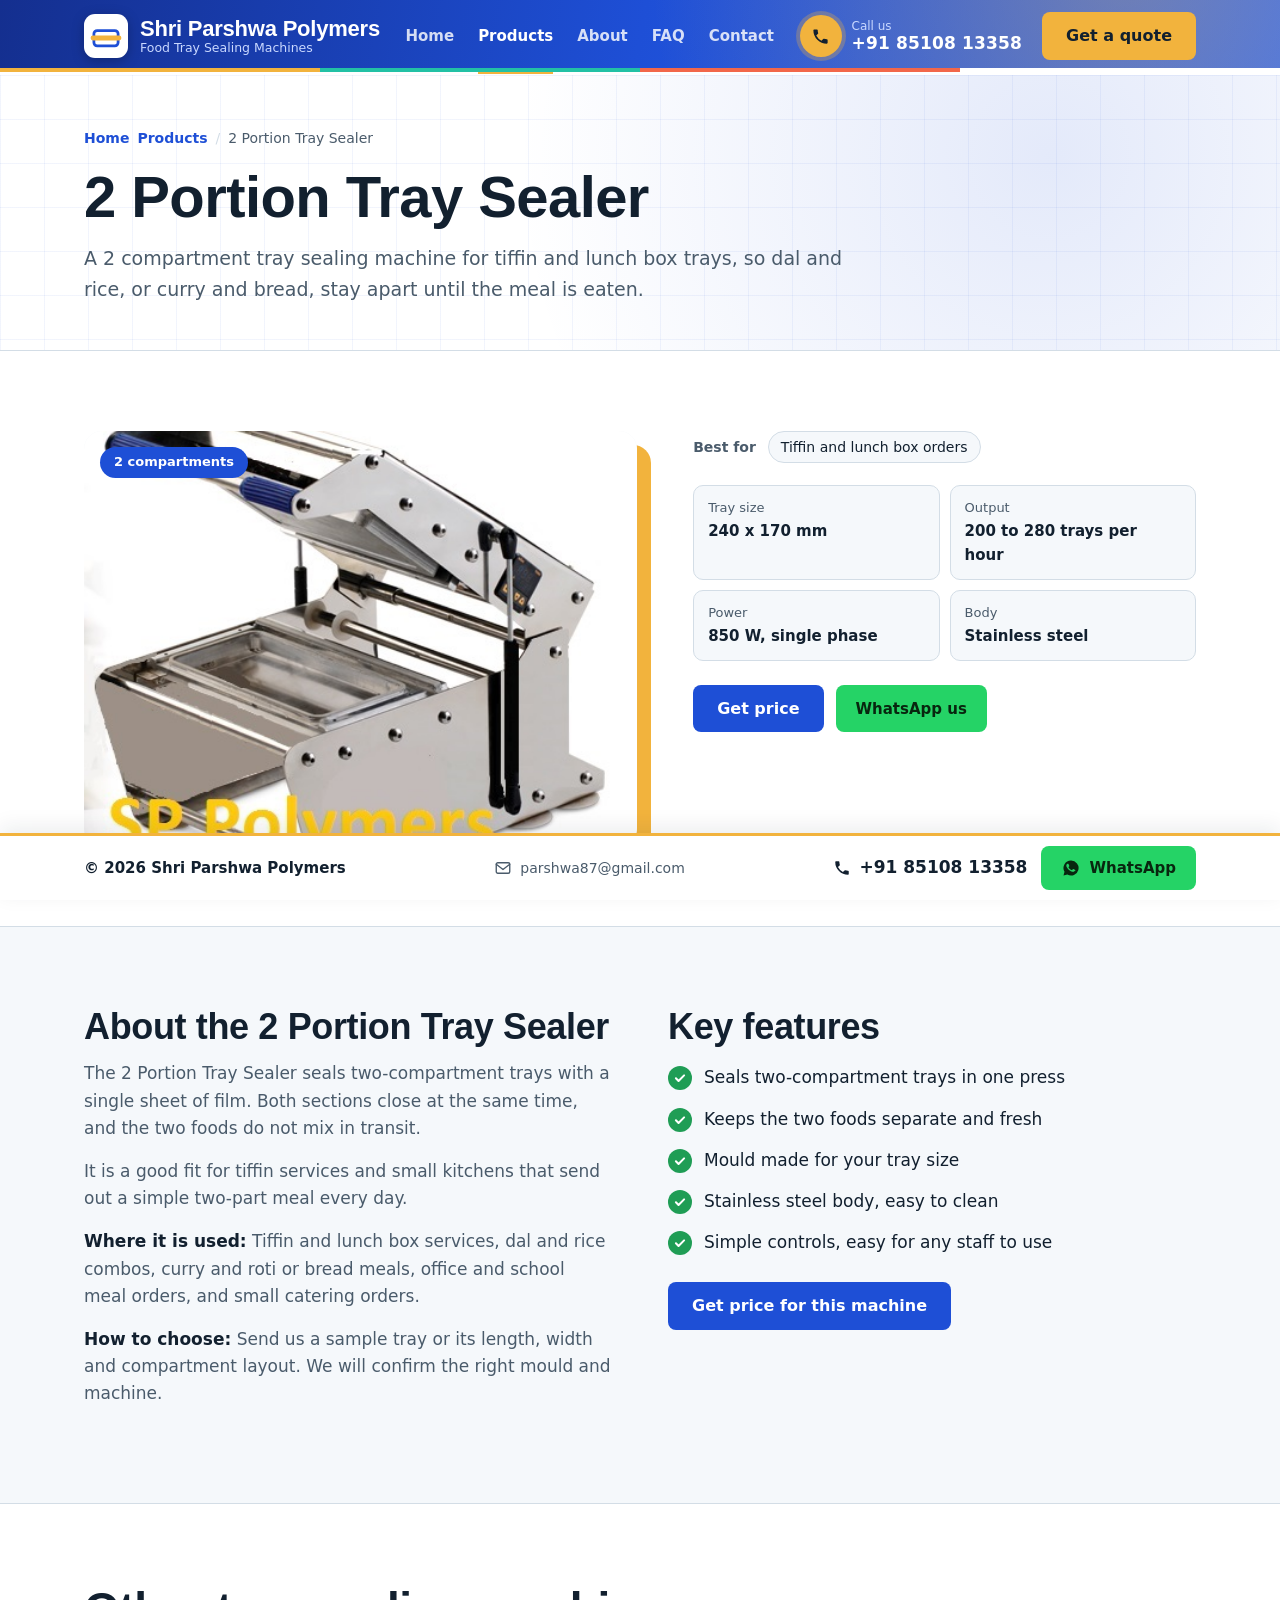
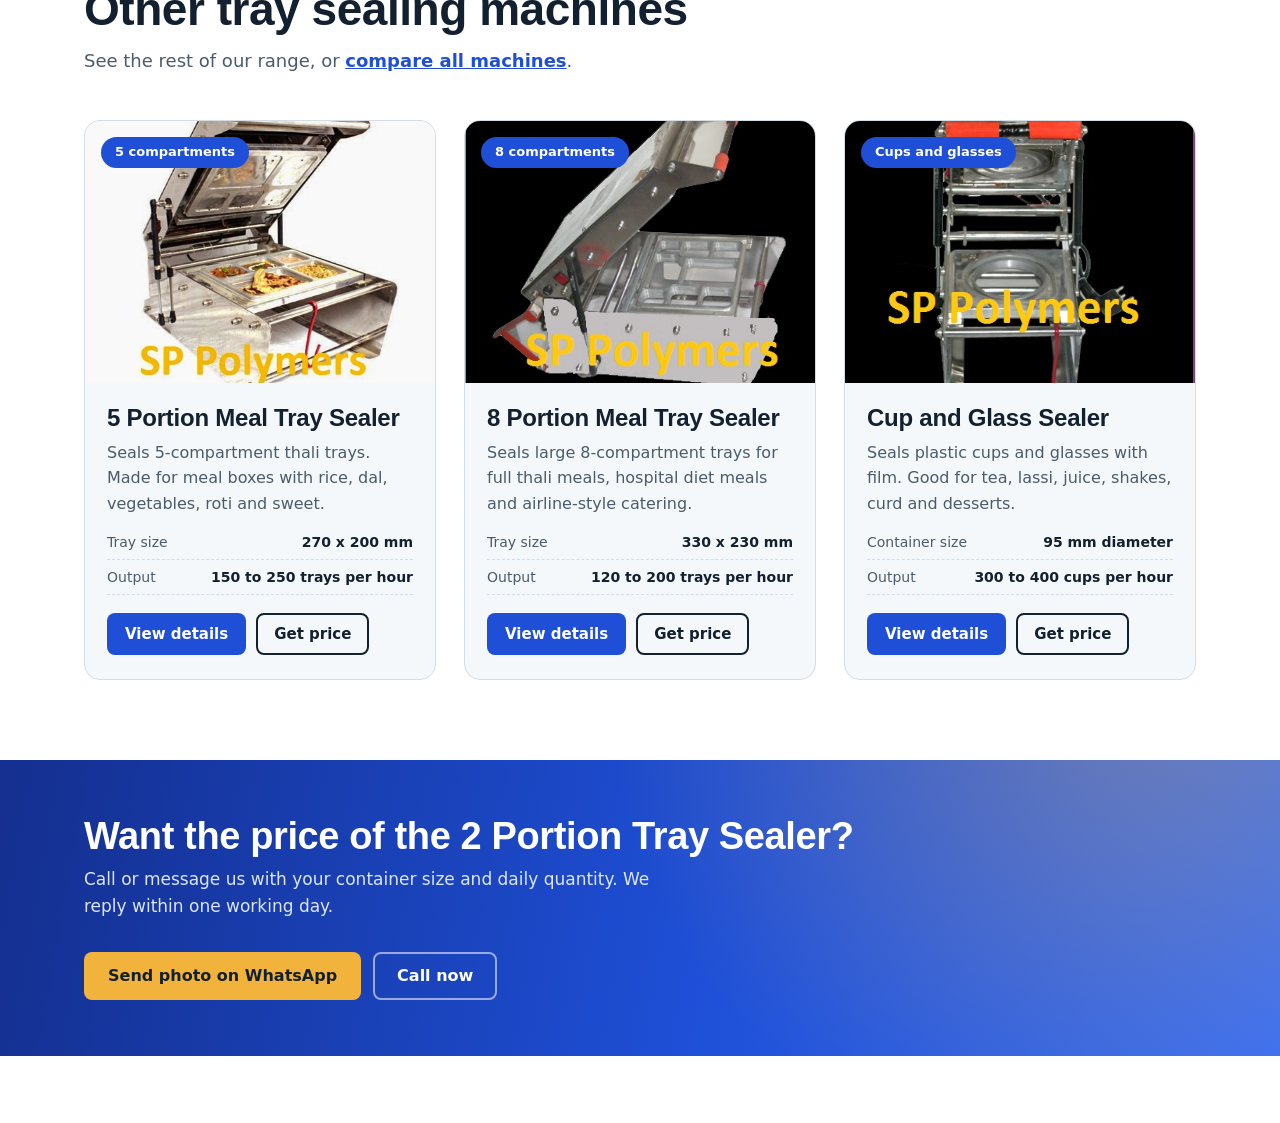
==== commit 84ec671c: "Update 2-portion-tray-sealer.html" ====
--- a/2-portion-tray-sealer.html
+++ b/2-portion-tray-sealer.html
@@ -77,7 +77,7 @@
   <div class="wrap nav">
     <a class="logo" href="index.html" aria-label="Shri Parshwa Polymers home">
       <svg class="logo-mark" viewBox="0 0 40 40" aria-hidden="true"><rect width="40" height="40" rx="10" fill="#fff"/><rect x="9" y="15" width="22" height="14" rx="3" fill="none" stroke="#1E4FD6" stroke-width="2.5"/><rect x="6" y="19.5" width="28" height="4.5" rx="2.25" fill="#F2B33D"/></svg>
-      <span class="logo-text"><span class="logo-name">Shri Parshwa Polymers</span><span class="logo-tag">Food tray sealing machines</span></span>
+      <span class="logo-text"><span class="logo-name">Shri Parshwa Polymers</span><span class="logo-tag">Food Tray Sealing Machines</span></span>
     </a>
     <nav id="siteNav" aria-label="Main">
       <ul>
@@ -171,7 +171,7 @@
   <div class="wrap foot">
     <div class="foot-info">
       <b>&copy; 2026 Shri Parshwa Polymers</b>
-      <span>C-8, Ocean Plaza, Shalimar Garden, Sahibabad, Ghaziabad, U.P. - 201005</span>
+      
     </div>
     <a class="foot-mail" href="mailto:parshwa87@gmail.com"><svg viewBox="0 0 24 24" aria-hidden="true" style="fill:none;stroke:currentColor;stroke-width:1.8;stroke-linecap:round;stroke-linejoin:round"><rect x="3" y="5" width="18" height="14" rx="2"/><path d="M3 7l9 7 9-7"/></svg>parshwa87@gmail.com</a>
     <div class="foot-actions">
--- a/style.css
+++ b/style.css
@@ -364,6 +364,8 @@
   .nav-right{gap:8px}
 }
 
+.hero-media{width:100%;aspect-ratio:4/3;object-fit:cover;display:block;border-radius:18px;box-shadow:14px 14px 0 var(--film);background:var(--panel)}
+
 /* Inner page banner */
 .page-hero{
   background:
